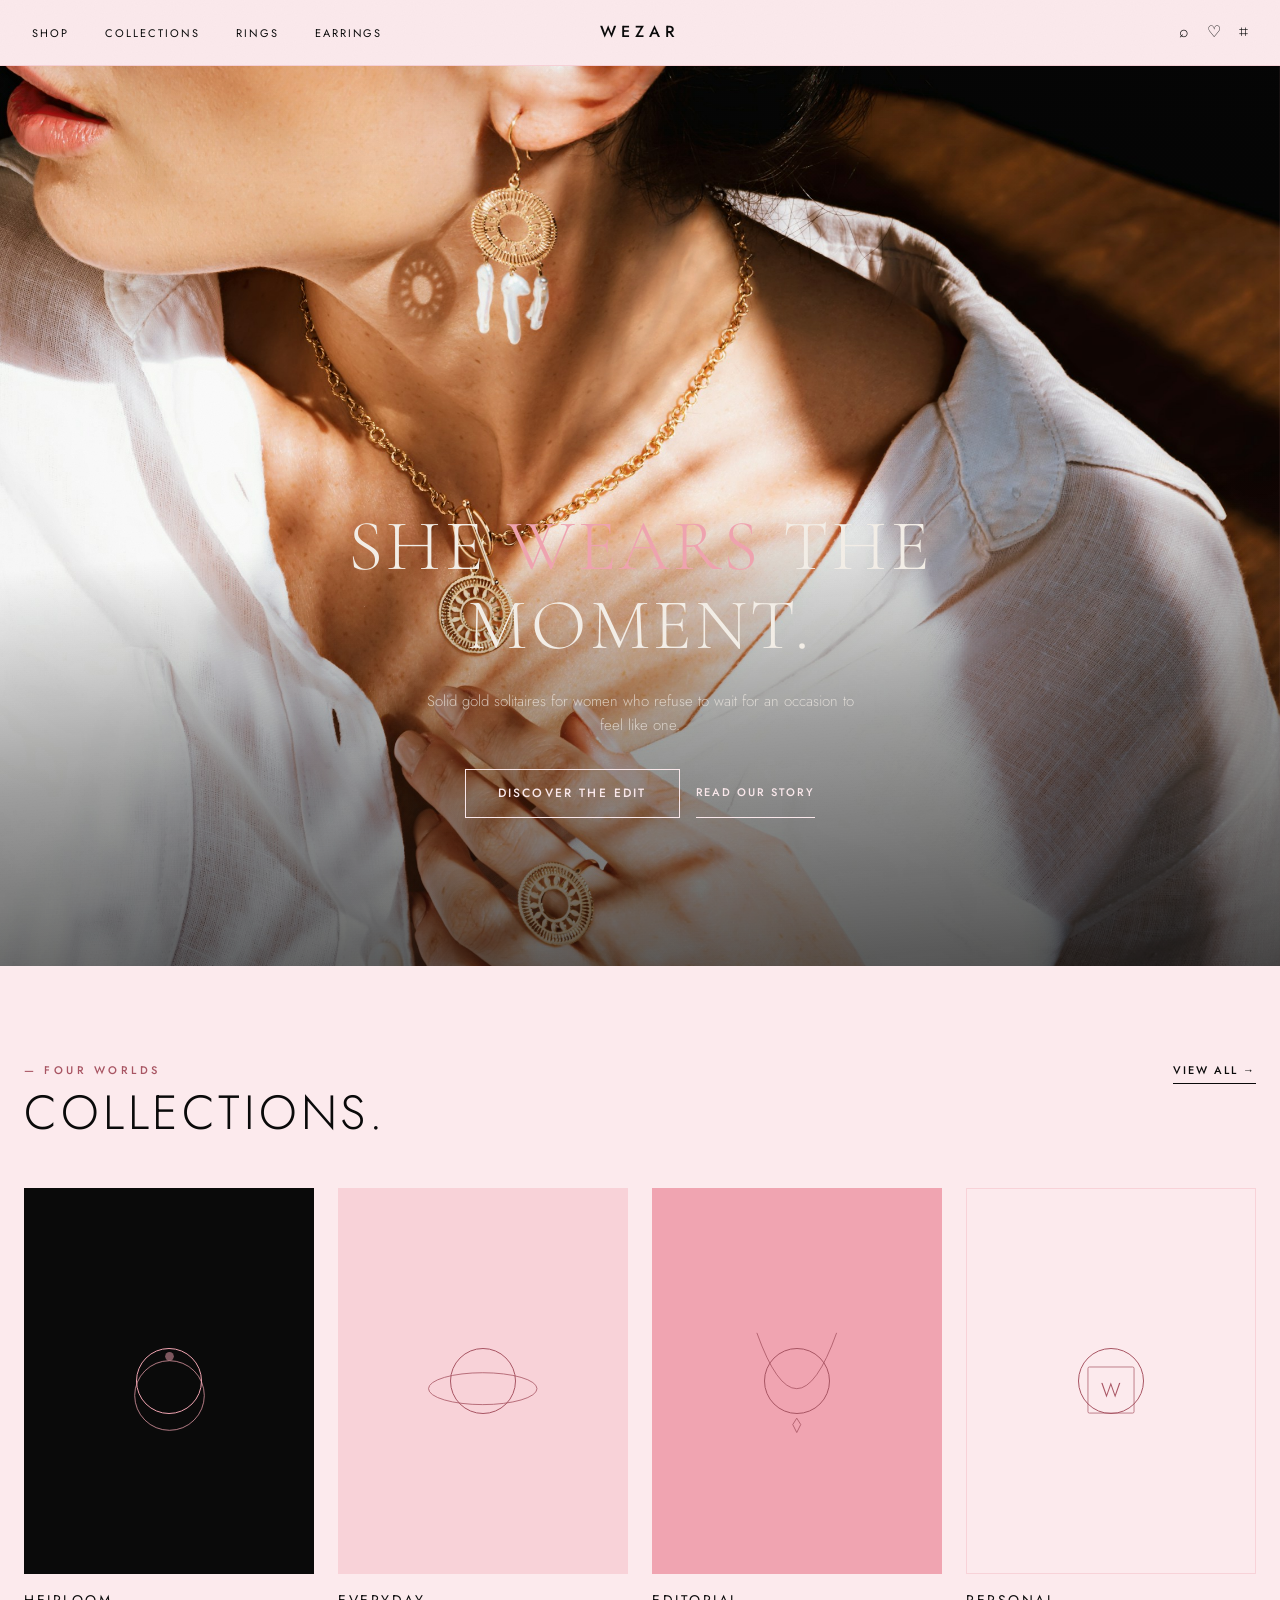
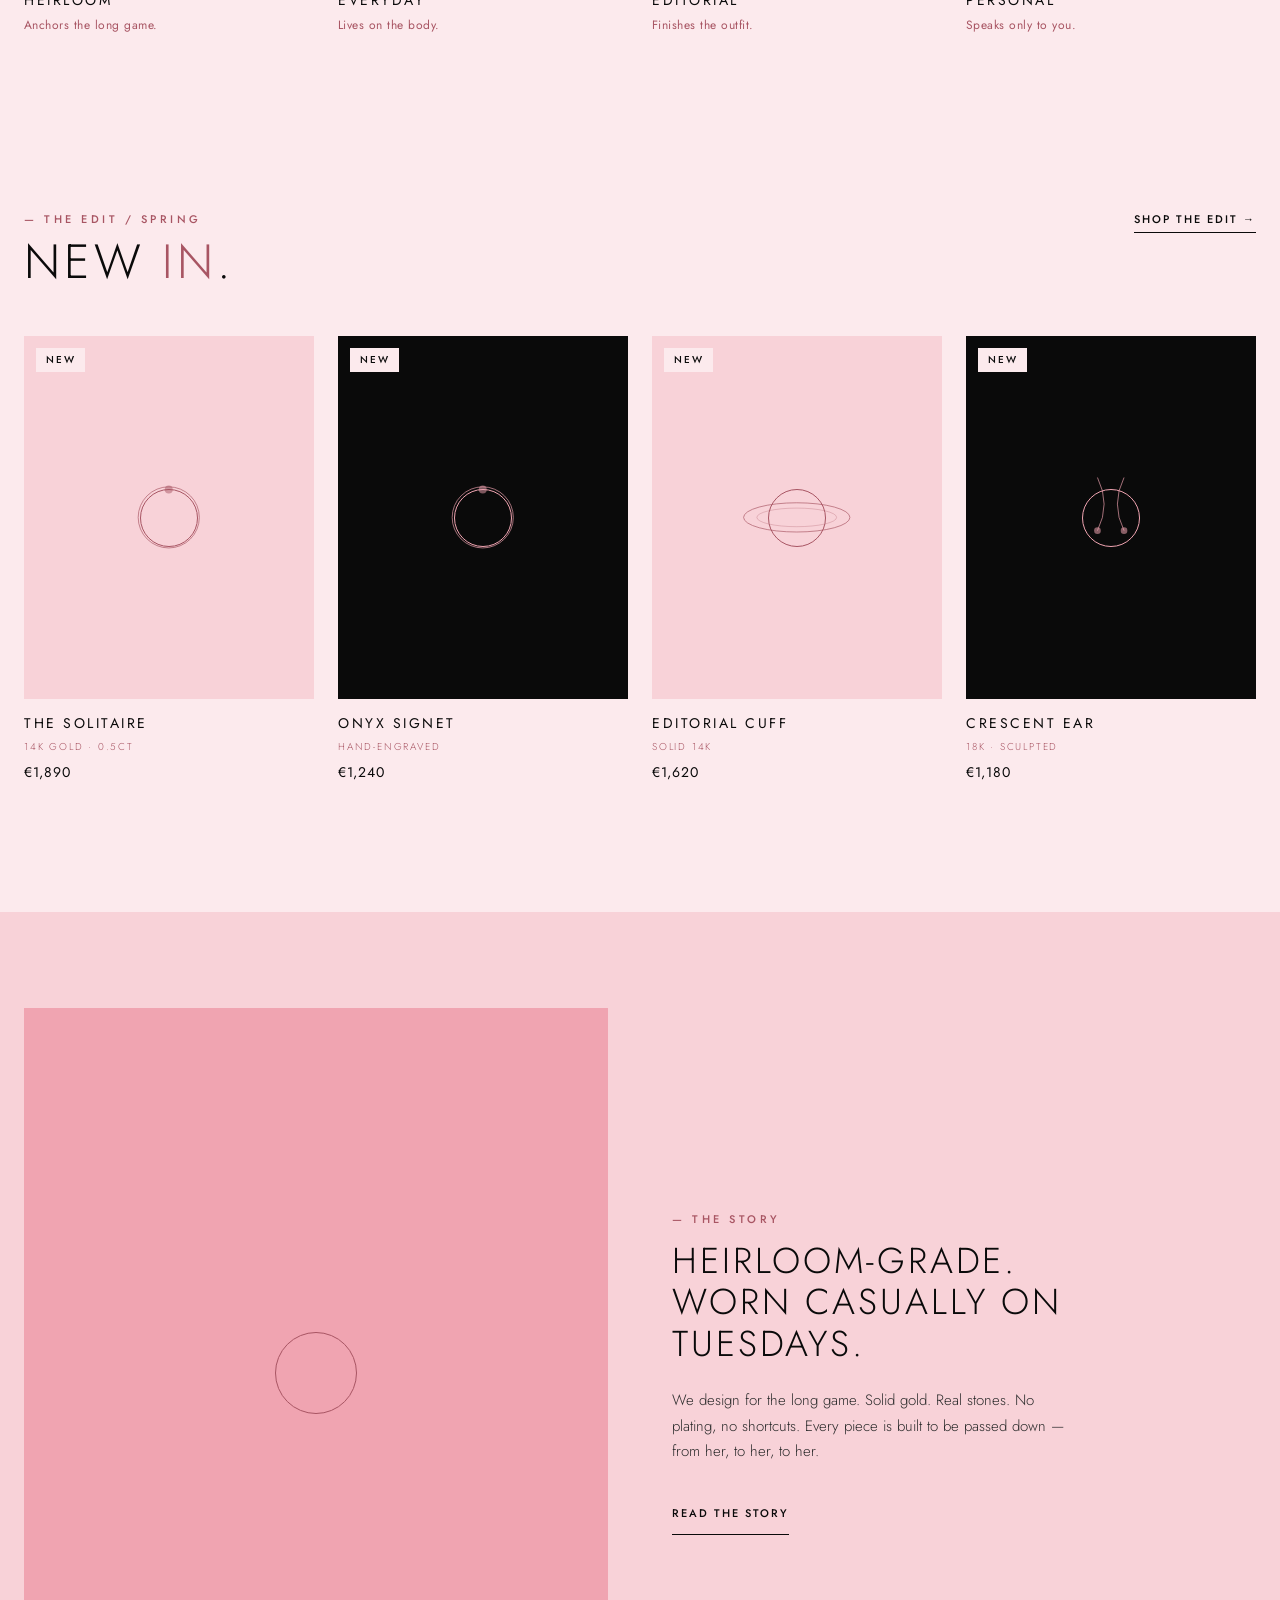
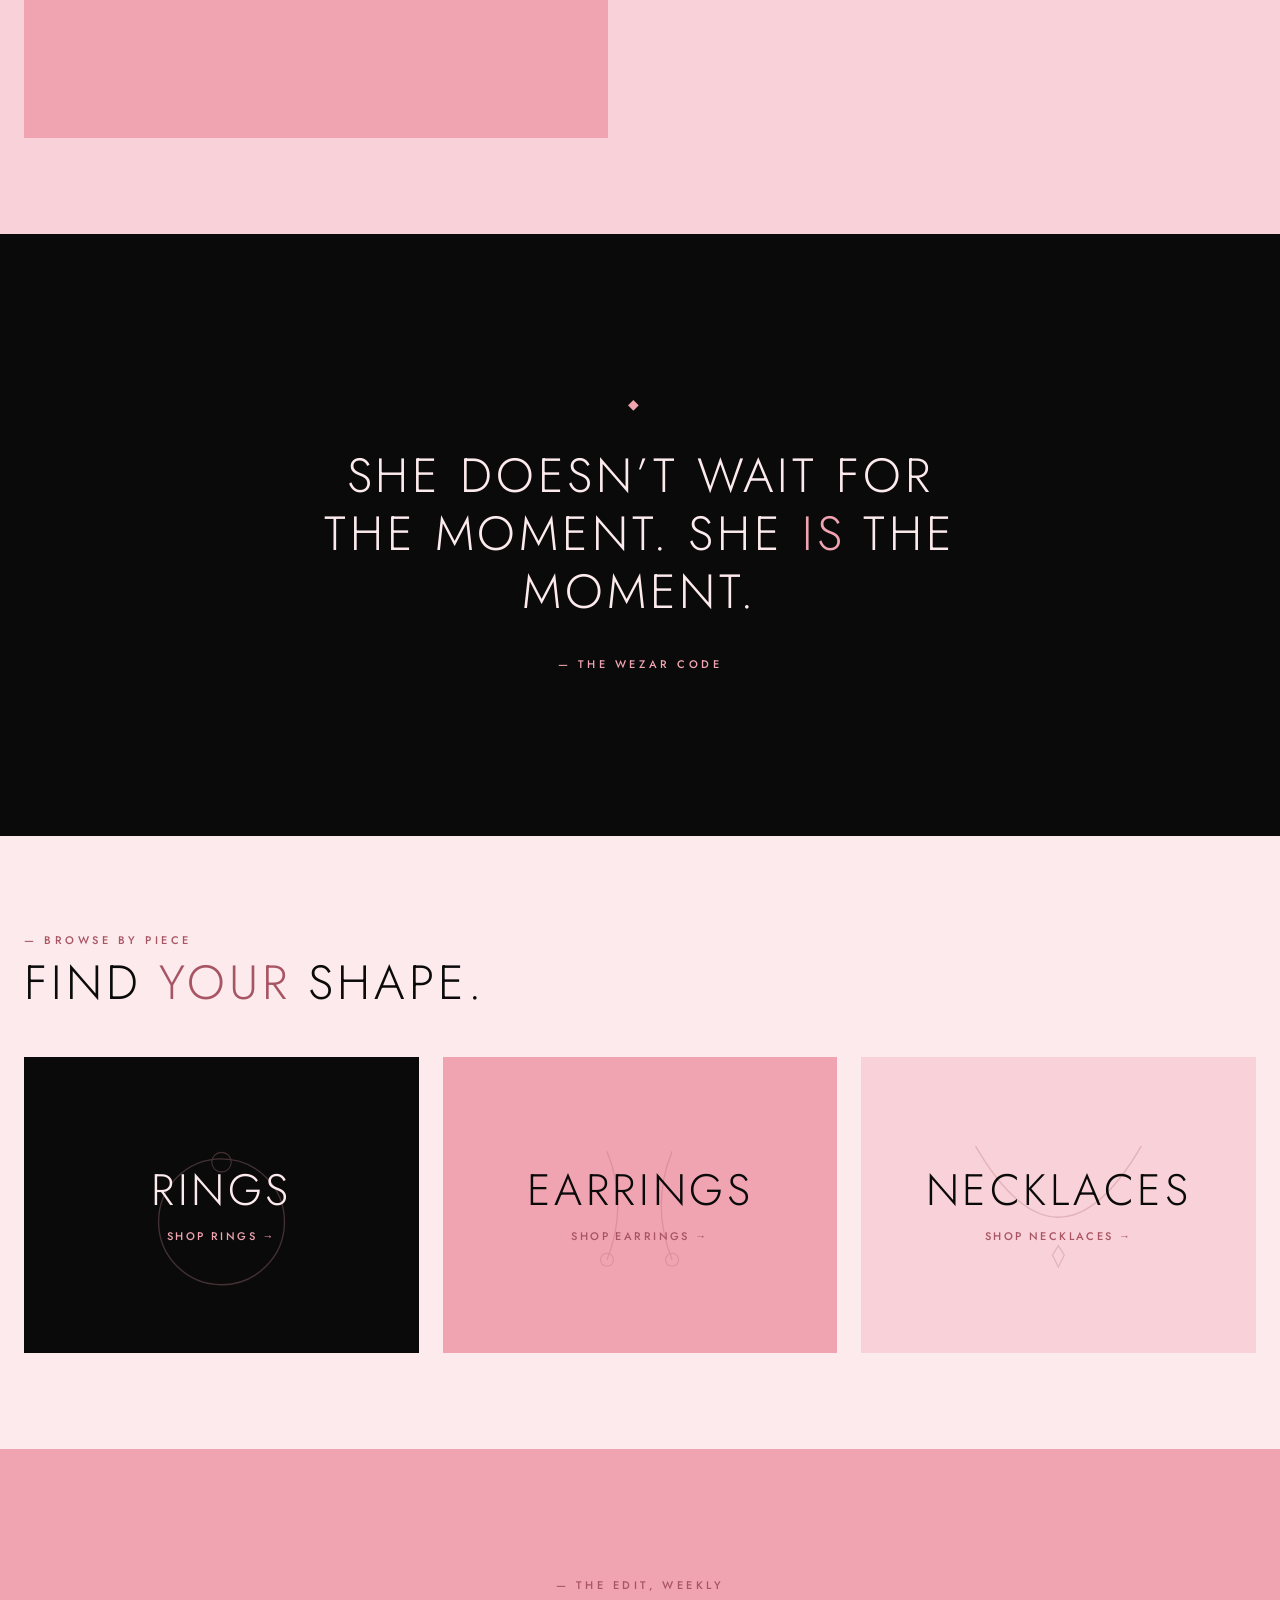
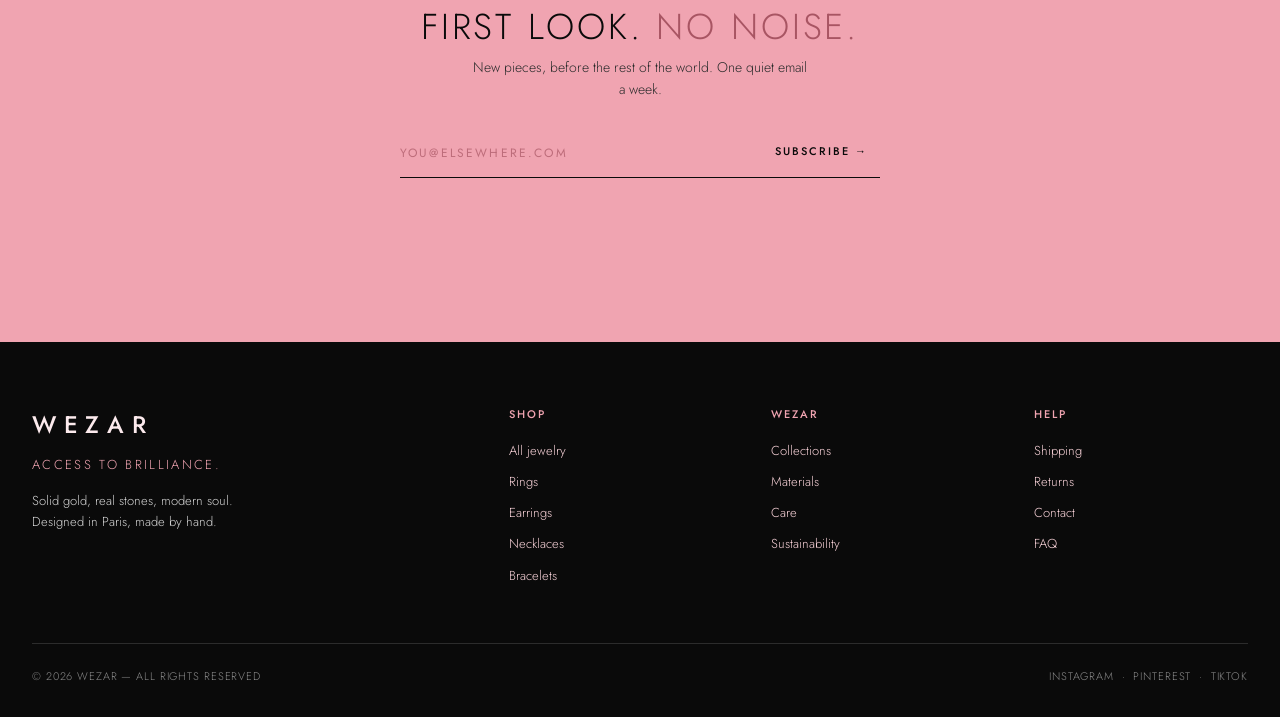
==== index.html @ 57935ce7 "first commit" ====
<!DOCTYPE html>
<html lang="en">
<head>
<meta charset="UTF-8">
<meta name="viewport" content="width=device-width, initial-scale=1">
<title>Wezar — Access to brilliance.</title>
<link rel="stylesheet" href="assets/wezar.css">
<link rel="stylesheet" href="assets/site.css">
<style>
  /* ---------- HERO ---------- */
  .hero {
    min-height: 100vh; display: flex; flex-direction: column;
    align-items: center; justify-content: flex-end;
    padding: 0 0 148px; position: relative; overflow: hidden;
    background: var(--wz-rose);
  }
  .hero-img-wrap {
    position: absolute; inset: 0; z-index: 0; overflow: hidden;
  }
  .hero-img {
    width: 100%; height: 115%;
    object-fit: cover; object-position: center 15%;
    will-change: transform;
  }
  .hero-wordmark {
    position: absolute; z-index: 1;
    top: 50%; transform: translateY(-50%);
    font-family: var(--wz-font-display); font-weight: 300;
    font-size: clamp(96px, 15vw, 220px);
    letter-spacing: -0.01em; text-transform: uppercase;
    color: rgba(168, 85, 99, 0.28); line-height: 1;
    pointer-events: none; will-change: transform, opacity;
    user-select: none;
  }
  .hero-wordmark-left  { left: -0.04em; }
  .hero-wordmark-right { right: -0.04em; }
  .hero-veil {
    position: absolute; inset: 0; z-index: 2;
    background: linear-gradient(
      175deg,
      rgba(10,10,10,0.04) 0%,
      transparent 28%,
      transparent 50%,
      rgba(10,10,10,0.38) 72%,
      rgba(10,10,10,0.72) 100%
    );
  }
  .hero-content {
    position: relative; z-index: 3;
    text-align: center; padding: 0 32px; max-width: 680px;
  }
  .hero .eyebrow { color: var(--wz-rose); margin-bottom: 18px; }
  .hero h1 {
    font-family: var(--wz-font-display); font-weight: 300;
    font-size: clamp(40px, 6vw, 72px); line-height: 1.1; letter-spacing: 0.05em;
    text-transform: uppercase; max-width: 18ch; margin: 0 auto 24px;
    color: var(--wz-pearl);
  }
  .hero h1 .accent { color: var(--wz-rose); }
  .hero p {
    max-width: 48ch; margin: 0 auto 32px;
    color: rgba(244, 239, 232, 0.72); font-family: var(--wz-font-body);
    font-size: 15px; line-height: 1.6; font-weight: 300;
  }
  .hero-actions { display: flex; gap: 16px; flex-wrap: wrap; justify-content: center; }
  .hero-marker {
    position: absolute; bottom: 32px; left: 50%; transform: translateX(-50%);
    color: var(--wz-rose-soft); font-size: 11px; letter-spacing: .32em;
    display: flex; flex-direction: column; align-items: center; gap: 16px;
    font-family: var(--wz-font-body); font-weight: 500; z-index: 3;
  }
  .hero-marker .line {
    width: 1px; height: 40px; background: var(--wz-rose-soft); opacity: .5;
    transform-origin: top center;
    animation: hero-line-pulse 2.4s ease-in-out infinite;
    animation-delay: 2.2s;
  }
  @keyframes hero-line-pulse {
    0%, 100% { transform: scaleY(1);   opacity: .5; }
    50%       { transform: scaleY(.4); opacity: .9; }
  }

  /* ---------- SECTION ---------- */
  .section { padding: 96px 0; }
  .section-tight { padding: 80px 0; }
  .section-head {
    display: flex; justify-content: space-between; align-items: baseline; gap: 24px;
    margin-bottom: 48px; flex-wrap: wrap;
  }
  .section-head h2 {
    font-family: var(--wz-font-body); font-weight: 300;
    font-size: clamp(28px, 4vw, 48px); line-height: 1.1; letter-spacing: 0.08em;
    text-transform: uppercase; margin: 8px 0 0; color: var(--wz-onyx);
  }
  .section-head h2 .accent { color: var(--wz-rose-deeper); }
  .section-link {
    font-family: var(--wz-font-body); font-size: 11px; font-weight: 500;
    letter-spacing: .18em; text-transform: uppercase;
    padding-bottom: 4px; border-bottom: 1px solid var(--wz-onyx);
    transition: all 320ms var(--wz-ease);
  }
  .section-link:hover { color: var(--wz-rose-deeper); border-color: var(--wz-rose-deeper); letter-spacing: .22em; }

  /* ---------- COLLECTIONS STRIP ---------- */
  .collections-strip {
    display: grid; grid-template-columns: repeat(4, 1fr); gap: 24px;
  }
  @media (max-width: 800px) { .collections-strip { grid-template-columns: 1fr 1fr; gap: 16px; } }
  .col-card { display: block; cursor: pointer; }
  .col-card .img {
    aspect-ratio: 3/4; position: relative; overflow: hidden; margin-bottom: 16px;
    transition: filter 320ms var(--wz-ease);
  }
  .col-card .img.heirloom  { background: var(--wz-onyx); }
  .col-card .img.everyday  { background: var(--wz-rose-soft); }
  .col-card .img.editorial { background: var(--wz-rose); }
  .col-card .img.personal  { background: var(--wz-rose-whisper); border: 1px solid var(--wz-rose-soft); }
  .col-card:hover .img { filter: brightness(.96); }
  .col-card .img::after {
    content: ''; position: absolute; width: 64px; height: 64px; border-radius: 50%;
    border: 1px solid var(--wz-rose-deeper); top: 50%; left: 50%;
    transform: translate(-50%, -50%);
  }
  .col-card .img.heirloom::after { border-color: var(--wz-rose); }
  .col-card .overlay {
    position: absolute; inset: 0; display: flex; align-items: flex-end; padding: 20px;
    opacity: 0; transition: opacity 320ms var(--wz-ease);
  }
  .col-card:hover .overlay { opacity: 1; }
  .col-card .overlay span {
    font-family: var(--wz-font-body); font-size: 11px; font-weight: 500;
    letter-spacing: .22em; text-transform: uppercase; color: var(--wz-rose-whisper);
    background: rgba(10,10,10,.7); padding: 8px 14px;
  }
  .col-card .img.everyday .overlay span,
  .col-card .img.editorial .overlay span,
  .col-card .img.personal .overlay span {
    color: var(--wz-onyx); background: rgba(252, 234, 237, .9);
  }
  .col-card .name {
    font-family: var(--wz-font-body); font-weight: 400;
    font-size: 14px; letter-spacing: .18em; text-transform: uppercase;
    margin: 0 0 4px; color: var(--wz-onyx);
  }
  .col-card .tagline {
    font-family: var(--wz-font-body); font-size: 12px; font-weight: 400;
    letter-spacing: .04em; color: var(--wz-rose-deeper);
  }

  /* Decorative SVG inside collection tile */
  .col-art { position: absolute; inset: 0; display: flex; align-items: center; justify-content: center; }

  /* ---------- EDITORIAL ROW ---------- */
  .editorial-row { background: var(--wz-rose-soft); padding: 96px 0; }
  .editorial-grid {
    display: grid; grid-template-columns: 1fr 1fr; gap: 64px; align-items: center;
  }
  @media (max-width: 800px) { .editorial-grid { grid-template-columns: 1fr; gap: 32px; } }
  .editorial-grid .img {
    aspect-ratio: 4/5; background: var(--wz-rose); position: relative; overflow: hidden;
  }
  .editorial-grid .img::after {
    content: ''; position: absolute; width: 80px; height: 80px; border-radius: 50%;
    border: 1px solid var(--wz-rose-deeper); top: 50%; left: 50%; transform: translate(-50%,-50%);
  }
  .editorial-grid .eyebrow { margin-bottom: 12px; }
  .editorial-grid h3 {
    font-family: var(--wz-font-body); font-weight: 300;
    font-size: clamp(28px, 3.5vw, 36px); line-height: 1.15; letter-spacing: 0.08em;
    text-transform: uppercase; margin: 0 0 24px; color: var(--wz-onyx);
  }
  .editorial-grid p {
    font-size: 15px; line-height: 1.7; color: var(--wz-graphite); max-width: 44ch; margin: 0 0 28px;
  }

  /* ---------- CATEGORY TILES ---------- */
  .category-tiles { display: grid; grid-template-columns: repeat(3, 1fr); gap: 24px; }
  @media (max-width: 800px) { .category-tiles { grid-template-columns: 1fr; } }
  .cat-tile {
    aspect-ratio: 16/12; position: relative; overflow: hidden; cursor: pointer;
    display: flex; align-items: center; justify-content: center; flex-direction: column;
    transition: filter 320ms var(--wz-ease);
    background: var(--wz-rose-soft);
  }
  .cat-tile.rings { background: var(--wz-onyx); color: var(--wz-rose-whisper); }
  .cat-tile.earrings { background: var(--wz-rose); color: var(--wz-onyx); }
  .cat-tile.necklaces { background: var(--wz-rose-soft); color: var(--wz-onyx); }
  .cat-tile:hover { filter: brightness(.96); }
  .cat-tile .name {
    font-family: var(--wz-font-body); font-weight: 300;
    font-size: clamp(28px, 4vw, 44px); line-height: 1.1; letter-spacing: 0.08em;
    text-transform: uppercase; margin: 0 0 14px; position: relative; z-index: 2;
  }
  .cat-tile .label {
    font-family: var(--wz-font-body); font-size: 11px; font-weight: 500;
    letter-spacing: .22em; text-transform: uppercase; position: relative; z-index: 2;
  }
  .cat-tile.rings .label { color: var(--wz-rose); }
  .cat-tile.earrings .label, .cat-tile.necklaces .label { color: var(--wz-rose-deeper); }
  .cat-tile-art {
    position: absolute; inset: 0; display: flex; align-items: center; justify-content: center;
    opacity: .25; pointer-events: none;
  }
  @media (max-width: 800px) {
    .cat-tile { aspect-ratio: 4/5; }
  }

  /* ---------- NEWSLETTER ---------- */
  .newsletter {
    background: var(--wz-rose); padding: 128px 32px; text-align: center;
  }
  .newsletter .eyebrow { color: var(--wz-rose-deeper); margin-bottom: 12px; }
  .newsletter h2 {
    font-family: var(--wz-font-body); font-weight: 300;
    font-size: clamp(28px, 4vw, 36px); line-height: 1.15; letter-spacing: 0.08em;
    text-transform: uppercase; margin: 12px 0 8px; color: var(--wz-onyx);
  }
  .newsletter h2 .accent { color: var(--wz-rose-deeper); }
  .newsletter p {
    font-family: var(--wz-font-body); font-weight: 300; font-size: 14px;
    line-height: 1.6; color: var(--wz-graphite);
    max-width: 42ch; margin: 0 auto 32px;
  }
  .newsletter form {
    display: flex; max-width: 480px; margin: 0 auto;
    border-bottom: 1px solid var(--wz-onyx); padding-bottom: 6px;
  }
  .newsletter input {
    flex: 1; border: none; background: transparent;
    font-family: var(--wz-font-body); font-size: 15px;
    outline: none; padding: 8px 0; color: var(--wz-onyx);
  }
  .newsletter input::placeholder {
    font-family: var(--wz-font-body); letter-spacing: .18em; text-transform: uppercase;
    font-size: 12px; color: var(--wz-rose-deeper); opacity: .7;
  }
  .newsletter button {
    font-family: var(--wz-font-body); font-size: 11px; font-weight: 500;
    letter-spacing: .18em; text-transform: uppercase; padding: 0 12px;
    color: var(--wz-onyx); transition: color 180ms var(--wz-ease);
  }
  .newsletter button:hover { color: var(--wz-rose-deeper); }
  .newsletter .msg {
    margin-top: 18px; font-family: var(--wz-font-body); font-weight: 400;
    letter-spacing: .18em; text-transform: uppercase;
    color: var(--wz-rose-deeper); font-size: 11px; min-height: 18px;
  }

  /* ---------- EDITORIAL QUOTE (kept, restyled) ---------- */
  .editorial-quote {
    background: var(--wz-onyx); color: var(--wz-rose-whisper);
    padding: 160px 32px; text-align: center; position: relative;
  }
  .editorial-quote .diamond {
    color: var(--wz-rose); font-size: 14px; letter-spacing: 1em; margin-bottom: 32px;
  }
  .editorial-quote blockquote {
    font-family: var(--wz-font-body); font-weight: 300;
    font-size: clamp(28px, 4vw, 48px); line-height: 1.2; letter-spacing: 0.08em;
    text-transform: uppercase; margin: 0 auto 32px; max-width: 24ch;
  }
  .editorial-quote blockquote .accent { color: var(--wz-rose); }
  .editorial-quote cite {
    font-family: var(--wz-font-body); font-style: normal; font-weight: 500;
    font-size: 11px; letter-spacing: .32em; text-transform: uppercase;
    color: var(--wz-rose);
  }
</style>
</head>
<body data-screen-label="01 Home">

<div id="site-header"></div>

<!-- ============ HERO ============ -->
<section class="hero" data-screen-label="Hero">
  <div class="hero-img-wrap">
    <img class="hero-img" src="assets/hero.jpeg" alt="Wezar Spring 2026 Campaign">
  </div>
  <div class="hero-veil" aria-hidden="true"></div>
  <div class="hero-content">
    <h1>She <span class="accent">wears</span> the moment.</h1>
    <p>Solid gold solitaires for women who refuse to wait for an occasion to feel like one.</p>
    <div class="hero-actions">
      <a href="shop.html" class="btn btn-secondary on-dark">Discover the edit</a>
      <a href="#editorial" class="btn btn-ghost on-dark">Read our story</a>
    </div>
  </div>
</section>

<!-- ============ FEATURED COLLECTIONS ============ -->
<section class="section">
  <div class="container">
    <div class="section-head">
      <div>
        <div class="eyebrow">— Four Worlds</div>
        <h2>Collections.</h2>
      </div>
      <a href="collections.html" class="section-link">View all →</a>
    </div>
    <div class="collections-strip" id="collections-strip"></div>
  </div>
</section>

<!-- ============ NEW IN ============ -->
<section class="section-tight" style="padding-bottom:128px;">
  <div class="container">
    <div class="section-head">
      <div>
        <div class="eyebrow">— The Edit / Spring</div>
        <h2>New <span class="accent">in</span>.</h2>
      </div>
      <a href="shop.html" class="section-link">Shop the edit →</a>
    </div>
    <div class="product-grid" id="new-grid"></div>
  </div>
</section>

<!-- ============ EDITORIAL STORY ============ -->
<section class="editorial-row" id="editorial" data-screen-label="Editorial">
  <div class="container">
    <div class="editorial-grid">
      <div class="img"></div>
      <div>
        <div class="eyebrow">— The Story</div>
        <h3>Heirloom-grade.<br>Worn casually on Tuesdays.</h3>
        <p>We design for the long game. Solid gold. Real stones. No plating, no shortcuts. Every piece is built to be passed down — from her, to her, to her.</p>
        <a class="btn btn-ghost">Read the story</a>
      </div>
    </div>
  </div>
</section>

<!-- ============ EDITORIAL QUOTE ============ -->
<section class="editorial-quote" data-screen-label="Quote">
  <div class="diamond">◆</div>
  <blockquote>She doesn&rsquo;t wait for the moment. She <span class="accent">is</span> the moment.</blockquote>
  <cite>— The Wezar Code</cite>
</section>

<!-- ============ CATEGORY TILES ============ -->
<section class="section">
  <div class="container">
    <div class="section-head">
      <div>
        <div class="eyebrow">— Browse by piece</div>
        <h2>Find <span class="accent">your</span> shape.</h2>
      </div>
    </div>
    <div class="category-tiles">
      <a href="shop.html?category=rings" class="cat-tile rings">
        <div class="cat-tile-art">
          <svg viewBox="0 0 200 200" width="55%" xmlns="http://www.w3.org/2000/svg">
            <circle cx="100" cy="115" r="58" fill="none" stroke="#F0A4B1" stroke-width="1.2"/>
            <circle cx="100" cy="60" r="9" fill="none" stroke="#F0A4B1" stroke-width="1"/>
          </svg>
        </div>
        <div class="name">Rings</div>
        <div class="label">Shop rings →</div>
      </a>
      <a href="shop.html?category=earrings" class="cat-tile earrings">
        <div class="cat-tile-art">
          <svg viewBox="0 0 200 200" width="55%" xmlns="http://www.w3.org/2000/svg">
            <path d="M70 50 Q90 100 70 150" fill="none" stroke="#A85563" stroke-width="1.2"/>
            <path d="M130 50 Q110 100 130 150" fill="none" stroke="#A85563" stroke-width="1.2"/>
            <circle cx="70" cy="150" r="6" fill="none" stroke="#A85563" stroke-width="1"/>
            <circle cx="130" cy="150" r="6" fill="none" stroke="#A85563" stroke-width="1"/>
          </svg>
        </div>
        <div class="name">Earrings</div>
        <div class="label">Shop earrings →</div>
      </a>
      <a href="shop.html?category=necklaces" class="cat-tile necklaces">
        <div class="cat-tile-art">
          <svg viewBox="0 0 200 200" width="60%" xmlns="http://www.w3.org/2000/svg">
            <path d="M30 50 Q100 170 170 50" fill="none" stroke="#A85563" stroke-width="1.2"/>
            <path d="M95 142 l5 10 l5 -10 l-5 -8 z" fill="none" stroke="#A85563" stroke-width="1"/>
          </svg>
        </div>
        <div class="name">Necklaces</div>
        <div class="label">Shop necklaces →</div>
      </a>
    </div>
  </div>
</section>

<!-- ============ NEWSLETTER ============ -->
<section class="newsletter" data-screen-label="Newsletter">
  <div class="eyebrow">— The Edit, Weekly</div>
  <h2>First look. <span class="accent">No noise.</span></h2>
  <p>New pieces, before the rest of the world. One quiet email a week.</p>
  <form id="nl" onsubmit="event.preventDefault(); document.getElementById('nl-msg').textContent='Welcome.'; this.querySelector('input').value=''">
    <input type="email" placeholder="you@elsewhere.com" required>
    <button type="submit">Subscribe →</button>
  </form>
  <div class="msg" id="nl-msg"></div>
</section>

<div id="site-footer"></div>

<script src="assets/data.js"></script>
<script type="module" src="assets/motion.js"></script>
<script type="module">
  import { animate, scroll } from "https://esm.sh/framer-motion@latest/dom";

  const ease = [0.22, 0.61, 0.36, 1]; // Wezar signature ease

  // ── Entrance sequence ──────────────────────────────────────────
  // 1. Full-bleed image: subtle scale-in + fade
  animate('.hero-img', { scale: [1.05, 1], opacity: [0, 1] },
    { duration: 1.8, easing: ease });

  // 2. WE / ZAR watermarks: slide in from opposite edges
  animate('.hero-wordmark-left',  { x: [-80, 0], opacity: [0, 1] },
    { duration: 1.4, delay: 0.18, easing: ease });
  animate('.hero-wordmark-right', { x: [80,  0], opacity: [0, 1] },
    { duration: 1.4, delay: 0.18, easing: ease });

  // 3. Eyebrow label
  animate('.hero .eyebrow', { y: [28, 0], opacity: [0, 1] },
    { duration: 0.9, delay: 0.55, easing: 'ease-out' });

  // 4. Headline
  animate('.hero h1', { y: [36, 0], opacity: [0, 1] },
    { duration: 1.0, delay: 0.72, easing: ease });

  // 5. Subtext
  animate('.hero p', { y: [22, 0], opacity: [0, 1] },
    { duration: 0.85, delay: 0.92, easing: 'ease-out' });

  // 6. CTAs — staggered
  document.querySelectorAll('.hero-actions .btn').forEach((btn, i) => {
    animate(btn, { y: [16, 0], opacity: [0, 1] },
      { duration: 0.7, delay: 1.06 + i * 0.12, easing: 'ease-out' });
  });

  // 7. Scroll marker
  animate('.hero-marker', { opacity: [0, 1] },
    { duration: 0.8, delay: 1.42 });

  // ── Scroll-driven ──────────────────────────────────────────────
  // 8. Image parallax: drifts up as hero scrolls out of view
  scroll(
    animate('.hero-img', { y: ['0%', '-15%'] }),
    { target: document.querySelector('.hero') }
  );
</script>
<script>
  injectChrome('home');

  // Render featured collections (all four)
  const colArtMap = {
    heirloom:  '<svg viewBox="0 0 200 240" width="50%" xmlns="http://www.w3.org/2000/svg"><circle cx="100" cy="140" r="48" fill="none" stroke="#F0A4B1" stroke-width="1"/><circle cx="100" cy="86" r="6" fill="#F0A4B1" fill-opacity=".5"/></svg>',
    everyday:  '<svg viewBox="0 0 200 240" width="55%" xmlns="http://www.w3.org/2000/svg"><ellipse cx="100" cy="130" rx="68" ry="20" fill="none" stroke="#A85563" stroke-width="1"/></svg>',
    editorial: '<svg viewBox="0 0 200 240" width="55%" xmlns="http://www.w3.org/2000/svg"><path d="M50 60 Q100 200 150 60" fill="none" stroke="#A85563" stroke-width="1"/><path d="M95 175 l5 10 l5 -10 l-5 -8 z" fill="none" stroke="#A85563" stroke-width="1"/></svg>',
    personal:  '<svg viewBox="0 0 200 240" width="50%" xmlns="http://www.w3.org/2000/svg"><rect x="68" y="100" width="64" height="64" rx="2" fill="none" stroke="#A85563" stroke-width="1"/><text x="100" y="142" text-anchor="middle" font-family="Jost" font-size="28" font-weight="300" fill="#A85563">W</text></svg>',
  };
  document.getElementById('collections-strip').innerHTML = COLLECTIONS.map(c => `
    <a class="col-card" href="shop.html?collection=${c.slug}">
      <div class="img ${c.slug}">
        <div class="col-art">${colArtMap[c.slug]}</div>
        <div class="overlay"><span>Explore →</span></div>
      </div>
      <div class="name">${c.name}</div>
      <div class="tagline">${c.tagline}</div>
    </a>
  `).join('');

  // Render new arrivals — products tagged 'New' first, then newest
  const newProducts = [
    ...PRODUCTS.filter(p => p.tag === 'New'),
    ...PRODUCTS.filter(p => p.tag !== 'New')
  ].slice(0, 4);
  document.getElementById('new-grid').innerHTML = newProducts.map(p => productCard(p)).join('');
</script>
</body>
</html>
---- assets/wezar.css ----
/* =============================================
   WEZAR — Colors & Type
   v1.0 — May 2026
   ============================================= */

@import url('https://fonts.googleapis.com/css2?family=Cormorant+Garamond:ital,wght@0,300;0,400;0,500;1,300;1,400;1,500&family=JetBrains+Mono:wght@300;400;500&family=Jost:ital,wght@0,300;0,400;0,500;0,600;1,300;1,400&display=swap');

:root {
  /* ---------- COLOR — neutrals ---------- */
  --wz-onyx:        #0A0A0A;
  --wz-charcoal:    #1A1A1A;
  --wz-graphite:    #2C2C2C;
  --wz-stone:       #8A8A8A;
  --wz-mist:        #D4D4D4;
  --wz-pearl-deep:  #EAE2D5;
  --wz-pearl:       #F4EFE8;
  --wz-bone:        #FAF7F2;
  --wz-white:       #FFFFFF;

  /* ---------- COLOR — accent ---------- */
  --wz-champagne:       #C9A875;
  --wz-champagne-deep:  #A8895C;
  --wz-champagne-soft:  #E5D5B5;
  --wz-blush:           #E8D5C8;

  /* ---------- COLOR — primary brand · Rose d'Amour SL17 ---------- */
  --wz-rose:           #F0A4B1;  /* SL17 — primary brand surface */
  --wz-rose-deep:      #D17888;  /* hover, links, accent text on light */
  --wz-rose-deeper:    #A85563;  /* deep accent, headlines on rose */
  --wz-rose-soft:      #F8D2D8;  /* secondary surface, card backgrounds */
  --wz-rose-whisper:   #FCEAED;  /* page background, subtle wash */

  /* ---------- COLOR — signal ---------- */
  --wz-success: #5C7A5C;
  --wz-error:   #B85B5B;

  /* ---------- SEMANTIC color tokens ---------- */
  --wz-bg:           var(--wz-rose-whisper);
  --wz-bg-alt:       var(--wz-rose-soft);
  --wz-bg-inverse:   var(--wz-onyx);
  --wz-fg:           var(--wz-onyx);
  --wz-fg-muted:     var(--wz-graphite);
  --wz-fg-subtle:    var(--wz-stone);
  --wz-fg-inverse:   var(--wz-rose-whisper);
  --wz-accent:       var(--wz-rose);
  --wz-accent-deep:  var(--wz-rose-deep);
  --wz-border:       var(--wz-rose-soft);
  --wz-border-strong:var(--wz-onyx);

  /* ---------- TYPOGRAPHY families ---------- */
  --wz-font-display: 'Cormorant Garamond', 'Times New Roman', serif;
  --wz-font-body:    'Jost', -apple-system, BlinkMacSystemFont, sans-serif;
  --wz-font-mono:    'JetBrains Mono', 'Courier New', monospace;

  /* ---------- TYPE scale ---------- */
  --wz-text-xs:   0.6875rem;  /* 11 */
  --wz-text-sm:   0.8125rem;  /* 13 */
  --wz-text-base: 0.9375rem;  /* 15 */
  --wz-text-md:   1.0625rem;  /* 17 */
  --wz-text-lg:   1.375rem;   /* 22 */
  --wz-text-xl:   1.875rem;   /* 30 */
  --wz-text-2xl:  2.625rem;   /* 42 */
  --wz-text-3xl:  3.75rem;    /* 60 */
  --wz-text-4xl:  5.5rem;     /* 88 */

  --wz-leading-tight:  1.05;
  --wz-leading-snug:   1.25;
  --wz-leading-normal: 1.55;
  --wz-leading-loose:  1.8;

  --wz-tracking-tight:  -0.01em;
  --wz-tracking-normal:  0;
  --wz-tracking-wide:    0.08em;
  --wz-tracking-wider:   0.18em;
  --wz-tracking-widest:  0.32em;

  /* ---------- SPACING — 4pt scale ---------- */
  --wz-space-0:  0;
  --wz-space-1:  4px;
  --wz-space-2:  8px;
  --wz-space-3:  12px;
  --wz-space-4:  16px;
  --wz-space-5:  24px;
  --wz-space-6:  32px;
  --wz-space-7:  48px;
  --wz-space-8:  64px;
  --wz-space-9:  96px;
  --wz-space-10: 128px;
  --wz-space-11: 192px;

  /* ---------- LAYOUT ---------- */
  --wz-container:       1320px;
  --wz-container-text:  720px;
  --wz-gutter:          24px;

  /* ---------- RADIUS — sharp by default ---------- */
  --wz-radius-none: 0;
  --wz-radius-sm:   2px;
  --wz-radius-md:   4px;
  --wz-radius-pill: 999px;

  /* ---------- BORDERS ---------- */
  --wz-border-hair:   1px solid var(--wz-mist);
  --wz-border-fine:   1px solid var(--wz-onyx);
  --wz-border-accent: 1px solid var(--wz-champagne);

  /* ---------- SHADOW ---------- */
  --wz-shadow-soft: 0 1px 2px rgba(10, 10, 10, 0.04);
  --wz-shadow-card: 0 8px 24px -8px rgba(10, 10, 10, 0.08);
  --wz-shadow-lift: 0 24px 48px -12px rgba(10, 10, 10, 0.18);

  /* ---------- MOTION ---------- */
  --wz-ease:     cubic-bezier(0.22, 0.61, 0.36, 1);  /* signature */
  --wz-ease-in:  cubic-bezier(0.55, 0, 1, 0.45);
  --wz-ease-out: cubic-bezier(0, 0.55, 0.45, 1);
  --ease-out-expo:    cubic-bezier(0.16, 1, 0.3, 1);
  --ease-out-quart:   cubic-bezier(0.25, 1, 0.5, 1);
  --ease-in-out-circ: cubic-bezier(0.85, 0, 0.15, 1);
  --spring-soft:      cubic-bezier(0.34, 1.56, 0.64, 1);  /* soft overshoot */
  --spring-snap:      cubic-bezier(0.5, -0.4, 0.45, 1.4); /* punchier bounce */
  --wz-dur-fast:      180ms;
  --wz-dur-base:      320ms;
  --wz-dur-slow:      560ms;
  --wz-dur-cinematic: 2000ms;

  /* ---------- Z-INDEX ---------- */
  --wz-z-base:    1;
  --wz-z-card:    10;
  --wz-z-nav:     100;
  --wz-z-overlay: 1000;
  --wz-z-modal:   1100;
  --wz-z-toast:   1200;
}

/* ===================================================
   SEMANTIC TYPE CLASSES
   =================================================== */
body, .wz-body {
  font-family: var(--wz-font-body);
  font-weight: 300;
  font-size: var(--wz-text-base);
  line-height: var(--wz-leading-normal);
  color: var(--wz-fg);
  background: var(--wz-bg);
  -webkit-font-smoothing: antialiased;
  -moz-osx-font-smoothing: grayscale;
}

.wz-display {
  font-family: var(--wz-font-body);
  font-weight: 300;
  font-size: var(--wz-text-4xl);
  line-height: var(--wz-leading-tight);
  letter-spacing: var(--wz-tracking-wide);
  text-transform: uppercase;
}
.wz-h1 {
  font-family: var(--wz-font-body);
  font-weight: 300;
  font-size: var(--wz-text-3xl);
  line-height: var(--wz-leading-tight);
  letter-spacing: var(--wz-tracking-wide);
  text-transform: uppercase;
}
.wz-h2 {
  font-family: var(--wz-font-body);
  font-weight: 300;
  font-size: var(--wz-text-2xl);
  line-height: var(--wz-leading-snug);
  letter-spacing: var(--wz-tracking-wide);
  text-transform: uppercase;
}
.wz-h3 {
  font-family: var(--wz-font-body);
  font-weight: 400;
  font-size: var(--wz-text-xl);
  line-height: var(--wz-leading-snug);
  letter-spacing: var(--wz-tracking-wide);
  text-transform: uppercase;
}
.wz-h4 {
  font-family: var(--wz-font-body);
  font-weight: 500;
  font-size: var(--wz-text-lg);
  letter-spacing: var(--wz-tracking-wide);
  text-transform: uppercase;
}
.wz-eyebrow {
  font-family: var(--wz-font-body);
  font-weight: 500;
  font-size: var(--wz-text-xs);
  letter-spacing: var(--wz-tracking-widest);
  text-transform: uppercase;
  color: var(--wz-rose-deeper);
}
.wz-lede {
  font-family: var(--wz-font-body);
  font-weight: 300;
  font-size: var(--wz-text-base);
  line-height: 1.55;
  letter-spacing: var(--wz-tracking-wide);
  text-transform: uppercase;
}
.wz-meta {
  font-family: var(--wz-font-body);
  font-weight: 400;
  font-size: var(--wz-text-xs);
  letter-spacing: var(--wz-tracking-wider);
  text-transform: uppercase;
  color: var(--wz-stone);
}
.wz-mono {
  font-family: var(--wz-font-mono);
  font-size: 0.75rem;
}


/* italic accent helpers — Cormorant inside Jost headlines */
em, .wz-accent-italic {
  font-family: var(--wz-font-display);
  font-style: italic;
  font-weight: 400;
  text-transform: none;
  letter-spacing: 0;
  color: inherit;
}
.gold, .wz-italic-gold {
  font-family: var(--wz-font-display);
  font-style: italic;
  font-weight: 400;
  text-transform: none;
  letter-spacing: 0;
  color: var(--wz-champagne-deep);
}
---- assets/site.css ----
/* ============= WEZAR site-wide styles — aligned to Web UI kit ============= */
* { box-sizing: border-box; }
html, body { margin: 0; padding: 0; }
a { color: inherit; text-decoration: none; cursor: pointer; }
button { background: none; border: none; padding: 0; font: inherit; color: inherit; cursor: pointer; }
img { max-width: 100%; display: block; }

body {
  font-family: var(--wz-font-body);
  font-weight: 300;
  font-size: var(--wz-text-base);
  line-height: var(--wz-leading-normal);
  color: var(--wz-onyx);
  background: var(--wz-rose-whisper);
}

.container { max-width: var(--wz-container); margin: 0 auto; padding: 0 var(--wz-gutter); }
.container-narrow { max-width: 960px; margin: 0 auto; padding: 0 var(--wz-gutter); }

/* ---------- NAV ---------- */
.nav {
  display: grid;
  grid-template-columns: 1fr auto 1fr;
  align-items: center;
  padding: 20px 32px;
  border-bottom: 1px solid var(--wz-rose-soft);
  background: var(--wz-rose-whisper);
  position: sticky; top: 0; z-index: 100;
}
.nav-brand {
  font-family: var(--wz-font-body);
  font-weight: 500;
  letter-spacing: .32em;
  font-size: 16px;
  text-align: center;
  color: var(--wz-onyx);
}
.nav-links { display: flex; gap: 36px; list-style: none; margin: 0; padding: 0; }
.nav-links a {
  font-family: var(--wz-font-body); font-size: 11px; font-weight: 400;
  letter-spacing: .18em; text-transform: uppercase; color: var(--wz-onyx);
  position: relative; padding: 8px 0; transition: color 180ms var(--wz-ease);
}
.nav-links a::after {
  content: ''; position: absolute; bottom: 4px; left: 50%; width: 0; height: 1px;
  background: var(--wz-rose-deep); transition: width 320ms var(--wz-ease);
  transform: translateX(-50%);
}
.nav-links a:hover, .nav-links a.active { color: var(--wz-rose-deeper); }
.nav-links a:hover::after, .nav-links a.active::after { width: 24px; }
.nav-icons { display: flex; gap: 18px; font-size: 16px; justify-self: end; align-items: center; }
.nav-icons a { color: var(--wz-onyx); transition: color 180ms var(--wz-ease); position: relative; }
.nav-icons a:hover { color: var(--wz-rose-deep); }
.nav-bag-count {
  position: absolute; top: -6px; right: -10px;
  background: var(--wz-rose-deep); color: var(--wz-rose-whisper);
  font-family: var(--wz-font-body); font-size: 9px; font-weight: 500;
  letter-spacing: .04em; min-width: 16px; height: 16px; padding: 0 4px;
  display: inline-flex; align-items: center; justify-content: center;
  border-radius: var(--wz-radius-pill);
}

@media (max-width: 760px) {
  .nav { grid-template-columns: 1fr 1fr; padding: 16px 20px; }
  .nav-brand { text-align: left; font-size: 16px; }
  .nav-links { display: none; }
}

/* ---------- BUTTONS ---------- */
.btn {
  display: inline-flex; align-items: center; justify-content: center; gap: 8px;
  font-family: var(--wz-font-body); font-size: 12px; font-weight: 500;
  letter-spacing: .18em; text-transform: uppercase;
  padding: 14px 32px; border: 1px solid transparent; cursor: pointer;
  transition: all 320ms var(--wz-ease); background: transparent; color: inherit;
}
.btn-primary { background: var(--wz-onyx); color: var(--wz-rose-whisper); border-color: var(--wz-onyx); }
.btn-primary:hover { background: var(--wz-graphite); letter-spacing: .22em; }
.btn-secondary { color: var(--wz-onyx); border-color: var(--wz-onyx); }
.btn-secondary:hover { background: var(--wz-onyx); color: var(--wz-rose-whisper); letter-spacing: .22em; }
.btn-secondary.on-dark { color: var(--wz-rose-whisper); border-color: var(--wz-rose-whisper); }
.btn-secondary.on-dark:hover { background: var(--wz-rose-whisper); color: var(--wz-onyx); }
.btn-rose { background: var(--wz-rose); color: var(--wz-onyx); border-color: var(--wz-rose); }
.btn-rose:hover { background: var(--wz-rose-deep); color: var(--wz-rose-whisper); border-color: var(--wz-rose-deep); letter-spacing: .22em; }
.btn-ghost {
  padding: 12px 0; border: none; border-bottom: 1px solid var(--wz-onyx);
  color: var(--wz-onyx);
  letter-spacing: .18em; font-size: 11px; text-transform: uppercase; font-weight: 500;
}
.btn-ghost.on-dark { color: var(--wz-rose-whisper); border-color: var(--wz-rose-whisper); }
.btn-ghost:hover { color: var(--wz-rose-deeper); border-color: var(--wz-rose-deeper); }
.btn-ghost.on-dark:hover { color: var(--wz-rose); border-color: var(--wz-rose); }
.btn-block { display: flex; width: 100%; }
.btn-large { padding: 18px 32px; font-size: 12px; }

/* ---------- TYPE HELPERS ---------- */
.eyebrow {
  font-family: var(--wz-font-body); font-weight: 500; font-size: 11px;
  letter-spacing: .32em; text-transform: uppercase; color: var(--wz-rose-deeper);
}
.eyebrow-stone { color: var(--wz-stone); }
.display {
  font-family: var(--wz-font-body); font-weight: 300;
  line-height: 1.1; letter-spacing: .08em; text-transform: uppercase;
}
.display-lg { font-size: clamp(40px, 6vw, 72px); }
.display-md { font-size: clamp(34px, 5vw, 56px); }
.display-sm { font-size: clamp(26px, 3.5vw, 44px); }
.accent { color: var(--wz-rose-deeper); }
.on-dark .accent { color: var(--wz-rose); }

/* ---------- PRODUCT CARD ---------- */
.card {
  display: flex; flex-direction: column; cursor: pointer;
  transition: transform 320ms var(--wz-ease);
  background: none; text-align: left;
}
.card:hover { transform: translateY(-4px); }
.card .img {
  aspect-ratio: 4/5; position: relative; overflow: hidden;
  margin-bottom: 14px; background: var(--wz-rose-soft);
}
.card .img.deep { background: var(--wz-rose); }
.card .img.dark { background: var(--wz-onyx); }
.card .img.whisper { background: var(--wz-rose-whisper); border: 1px solid var(--wz-rose-soft); }
.card .img.blush { background: var(--wz-rose-soft); }
.card .img.bone { background: var(--wz-rose-whisper); }
.card .img::after {
  content: ''; position: absolute; width: 56px; height: 56px; border-radius: 50%;
  border: 1px solid var(--wz-rose-deeper); top: 50%; left: 50%;
  transform: translate(-50%,-50%); pointer-events: none;
  transition: opacity 320ms var(--wz-ease);
}
.card .img.dark::after { border-color: var(--wz-rose); }
.card .img-overlay {
  position: absolute; inset: 0; display: flex; align-items: flex-end; justify-content: center;
  padding-bottom: 24px; opacity: 0; transition: opacity 320ms var(--wz-ease);
  background: linear-gradient(to top, rgba(10,10,10,.18), rgba(10,10,10,0) 50%);
  pointer-events: none;
}
.card:hover .img-overlay { opacity: 1; }
.card .img-overlay span {
  font-family: var(--wz-font-body); font-size: 11px; font-weight: 500;
  letter-spacing: .22em; text-transform: uppercase; color: var(--wz-rose-whisper);
  border-bottom: 1px solid var(--wz-rose-whisper); padding-bottom: 4px;
}
.card .tag {
  position: absolute; top: 12px; left: 12px; background: var(--wz-rose-whisper);
  color: var(--wz-onyx); font-size: 10px; letter-spacing: .18em; text-transform: uppercase;
  padding: 4px 10px; font-weight: 500; font-family: var(--wz-font-body); z-index: 2;
}
.card .tag.rose { background: var(--wz-rose-deep); color: var(--wz-rose-whisper); }
.card .name {
  font-family: var(--wz-font-body); font-weight: 400;
  font-size: 14px; letter-spacing: .18em; text-transform: uppercase;
  margin: 0 0 4px; color: var(--wz-onyx);
}
.card .meta {
  font-family: var(--wz-font-body); font-size: 10px; letter-spacing: .18em;
  text-transform: uppercase; color: var(--wz-rose-deeper); margin-bottom: 8px;
}
.card .price {
  font-family: var(--wz-font-body); font-size: 14px; letter-spacing: .05em;
  font-weight: 400; color: var(--wz-onyx);
}

.product-grid {
  display: grid;
  grid-template-columns: repeat(auto-fill, minmax(260px, 1fr));
  gap: 48px 24px;
}
@media (max-width: 600px) {
  .product-grid { grid-template-columns: 1fr 1fr; gap: 32px 16px; }
}

/* ---------- INPUTS ---------- */
.input-line {
  width: 100%; border: none; border-bottom: 1px solid var(--wz-rose-soft);
  background: transparent; padding: 12px 0;
  font-family: var(--wz-font-body); font-size: 15px; font-weight: 300;
  color: var(--wz-onyx); outline: none;
  transition: border-color 180ms var(--wz-ease);
}
.input-line:focus { border-bottom-color: var(--wz-rose-deep); }
.input-line::placeholder { color: var(--wz-stone); }
.input-boxed {
  width: 100%; border: 1px solid var(--wz-rose-soft); background: var(--wz-rose-whisper);
  padding: 14px 16px; font-family: var(--wz-font-body); font-size: 15px; font-weight: 300;
  color: var(--wz-onyx); outline: none;
  transition: border-color 180ms var(--wz-ease);
  border-radius: var(--wz-radius-none);
}
.input-boxed:focus { border-color: var(--wz-rose-deep); }
label.field { display: flex; flex-direction: column; gap: 6px; }
label.field > span {
  font-family: var(--wz-font-body); font-size: 10px; font-weight: 500;
  letter-spacing: .18em; text-transform: uppercase; color: var(--wz-rose-deeper);
}
.field-row { display: grid; grid-template-columns: 1fr 1fr; gap: 16px; }
@media (max-width: 600px) { .field-row { grid-template-columns: 1fr; } }

/* ---------- FOOTER ---------- */
.footer { background: var(--wz-onyx); color: var(--wz-rose-whisper); padding: 64px 32px 32px; }
.footer-grid {
  max-width: 1320px; margin: 0 auto;
  display: grid; grid-template-columns: 2fr 1fr 1fr 1fr; gap: 48px;
  padding-bottom: 48px; border-bottom: 1px solid var(--wz-graphite);
}
.footer-brand { font-family: var(--wz-font-body); font-size: 24px; font-weight: 500; letter-spacing: .32em; margin-bottom: 12px; color: var(--wz-rose-whisper); }
.footer-tagline { font-family: var(--wz-font-body); font-weight: 300; color: var(--wz-rose); font-size: 13px; letter-spacing: .18em; text-transform: uppercase; margin-bottom: 16px; }
.footer-col h5 { font-family: var(--wz-font-body); font-size: 11px; letter-spacing: .18em; text-transform: uppercase; font-weight: 500; color: var(--wz-rose); margin: 0 0 16px; }
.footer-col ul { list-style: none; margin: 0; padding: 0; }
.footer-col li { margin-bottom: 8px; }
.footer-col a { font-family: var(--wz-font-body); font-size: 13px; color: var(--wz-rose-soft); font-weight: 300; transition: color 180ms var(--wz-ease); }
.footer-col a:hover { color: var(--wz-rose); }
.footer-bottom {
  max-width: 1320px; margin: 0 auto;
  display: flex; justify-content: space-between; padding-top: 24px;
  font-family: var(--wz-font-body); font-size: 11px; letter-spacing: .08em; color: var(--wz-stone); text-transform: uppercase;
}
.footer-mini {
  background: var(--wz-rose-whisper); padding: 32px;
  text-align: center; border-top: 1px solid var(--wz-rose-soft);
  font-family: var(--wz-font-body); font-size: 11px; letter-spacing: .18em;
  text-transform: uppercase; color: var(--wz-rose-deeper);
}
.footer-mini a { margin: 0 16px; }
.footer-mini a:hover { color: var(--wz-onyx); }

@media (max-width: 800px) {
  .footer-grid { grid-template-columns: 1fr 1fr; gap: 32px; }
  .footer-bottom { flex-direction: column; gap: 12px; }
}

/* ---------- HAIRLINE / DIVIDER ---------- */
.hr-mist { border: none; border-top: 1px solid var(--wz-rose-soft); margin: 0; }
.hr-onyx { border: none; border-top: 1px solid var(--wz-onyx); margin: 0; }

/* ---------- TOAST ---------- */
.toast {
  position: fixed; top: 24px; left: 50%; transform: translate(-50%, -20px);
  background: var(--wz-onyx); color: var(--wz-rose-whisper);
  padding: 16px 28px; display: flex; align-items: center; gap: 24px;
  border-bottom: 1px solid var(--wz-rose);
  font-family: var(--wz-font-body); font-size: 12px; letter-spacing: .18em; text-transform: uppercase;
  font-weight: 500; z-index: 1200; opacity: 0; pointer-events: none;
  transition: opacity 320ms var(--wz-ease), transform 320ms var(--wz-ease);
}
.toast.show { opacity: 1; transform: translate(-50%, 0); pointer-events: auto; }
.toast a { color: var(--wz-rose); border-bottom: 1px solid var(--wz-rose); padding-bottom: 2px; }

/* ---------- DECORATIVE PLACEHOLDER ART (SVG) ---------- */
.ph {
  position: absolute; inset: 0; width: 100%; height: 100%;
  display: flex; align-items: center; justify-content: center;
}

/* ============= FOUNDATION FX (Phase 2) ============= */

/* ---------- film grain — sits over everything, never intercepts pointer ---------- */
body::after {
  content: '';
  position: fixed; inset: 0;
  pointer-events: none;
  z-index: 9998;
  opacity: 0.018;
  mix-blend-mode: multiply;
  background-image: url("data:image/svg+xml;utf8,<svg xmlns='http://www.w3.org/2000/svg' width='240' height='240'><filter id='n'><feTurbulence type='fractalNoise' baseFrequency='0.9' numOctaves='2' stitchTiles='stitch'/><feColorMatrix values='0 0 0 0 0  0 0 0 0 0  0 0 0 0 0  0 0 0 0.8 0'/></filter><rect width='100%25' height='100%25' filter='url(%23n)'/></svg>");
  background-size: 240px 240px;
}

/* ---------- custom cursor (desktop pointer only) ---------- */
#wz-cursor {
  position: fixed; top: 0; left: 0;
  width: 8px; height: 8px; border-radius: 50%;
  background: #ffffff;
  pointer-events: none;
  z-index: 9999;
  will-change: transform;
  transform: translate3d(-50%, -50%, 0);
  mix-blend-mode: difference;
  display: none;
  transition: width 280ms var(--ease-out-expo), height 280ms var(--ease-out-expo), background-color 200ms var(--wz-ease);
}
#wz-cursor.wz-cursor--hover {
  width: 32px; height: 32px;
}

@media (hover: hover) and (pointer: fine) {
  #wz-cursor { display: block; }
  html, body { cursor: none; }
  a, button, input, textarea, select, [data-hover] { cursor: none; }
}

/* ---------- char/word split utility (consumed by Motion.split) ---------- */
.wz-split-line,
.wz-split-word,
.wz-split-char {
  display: inline-block;
  overflow: hidden;
  vertical-align: top;
  line-height: inherit;
}
.wz-split-inner {
  display: inline-block;
  will-change: transform;
  transform: translateY(0);
}

/* ---------- reduced motion ---------- */
@media (prefers-reduced-motion: reduce) {
  *, *::before, *::after {
    animation-duration: 0.001ms !important;
    animation-iteration-count: 1 !important;
    transition-duration: 0.001ms !important;
    scroll-behavior: auto !important;
  }
  #wz-cursor { display: none; }
  html, body, a, button { cursor: auto !important; }
  body::after { display: none; }
  .wz-split-inner { transform: none !important; }
}
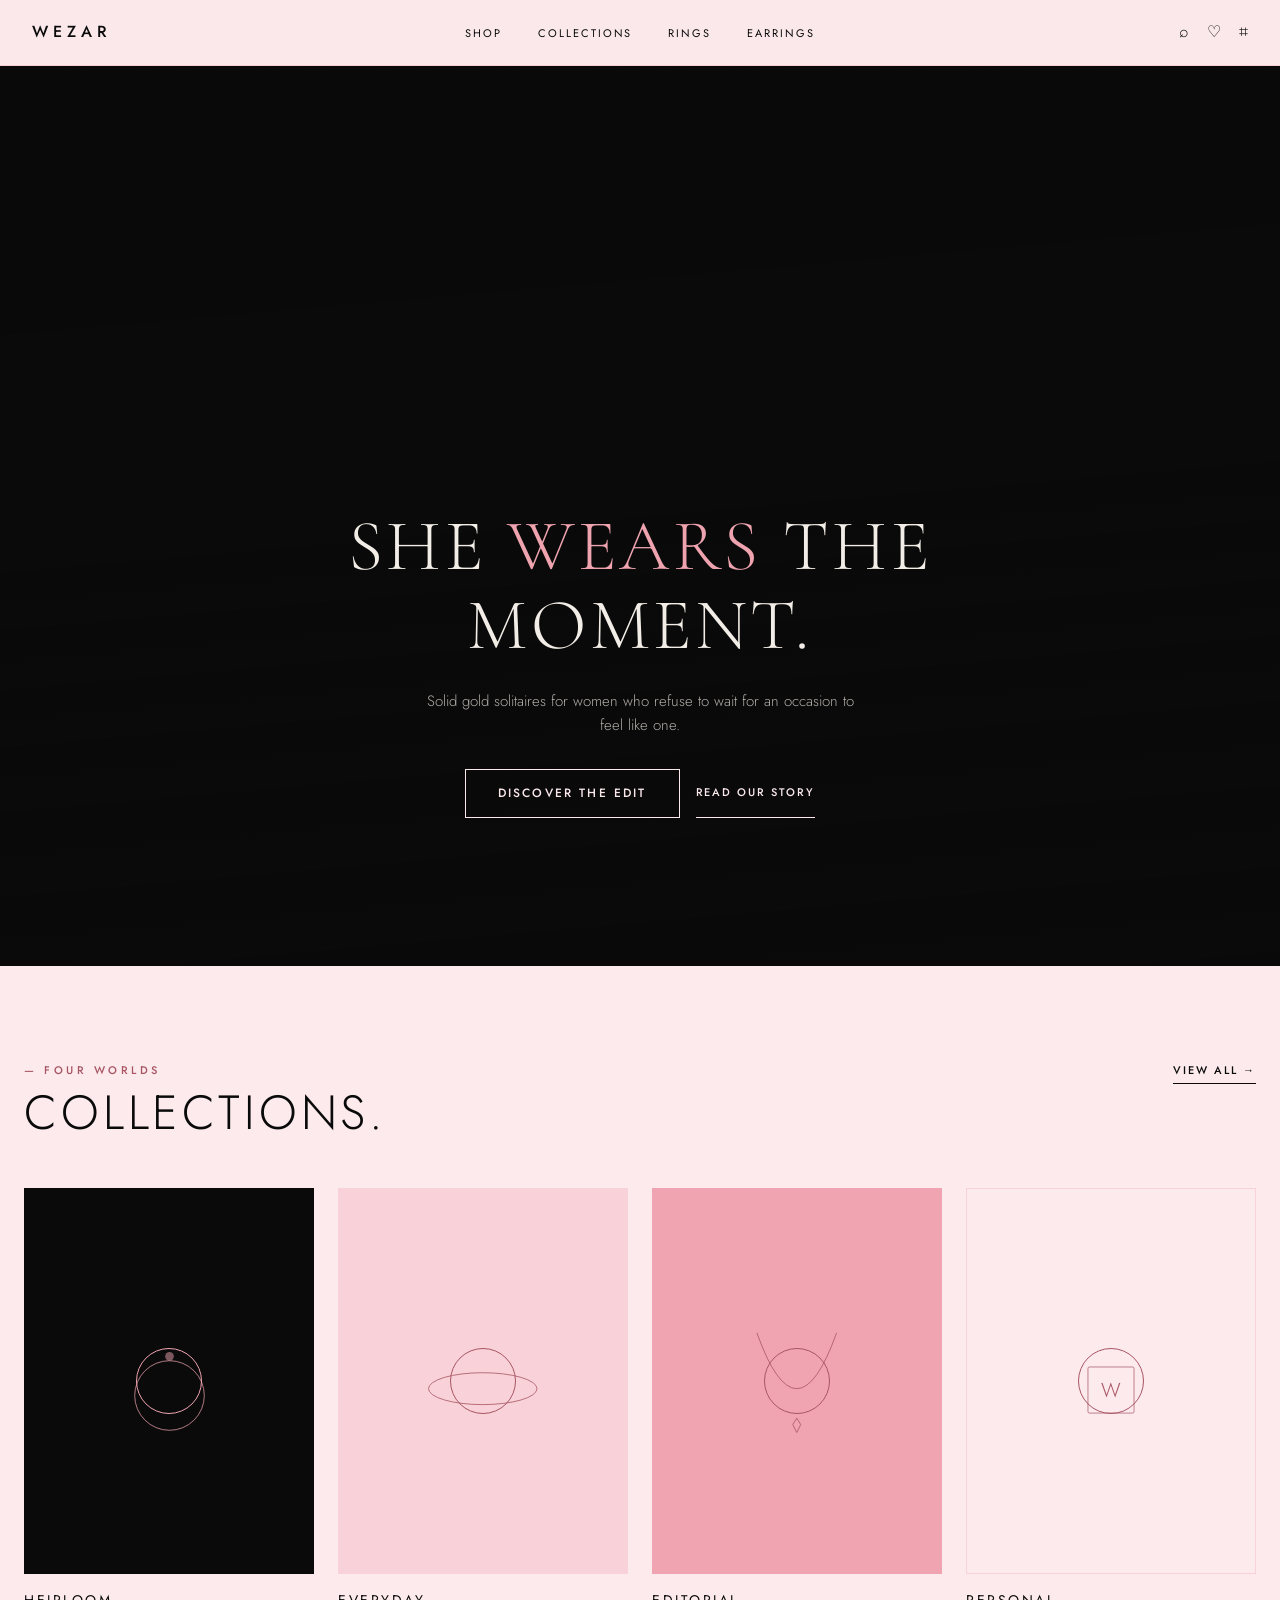
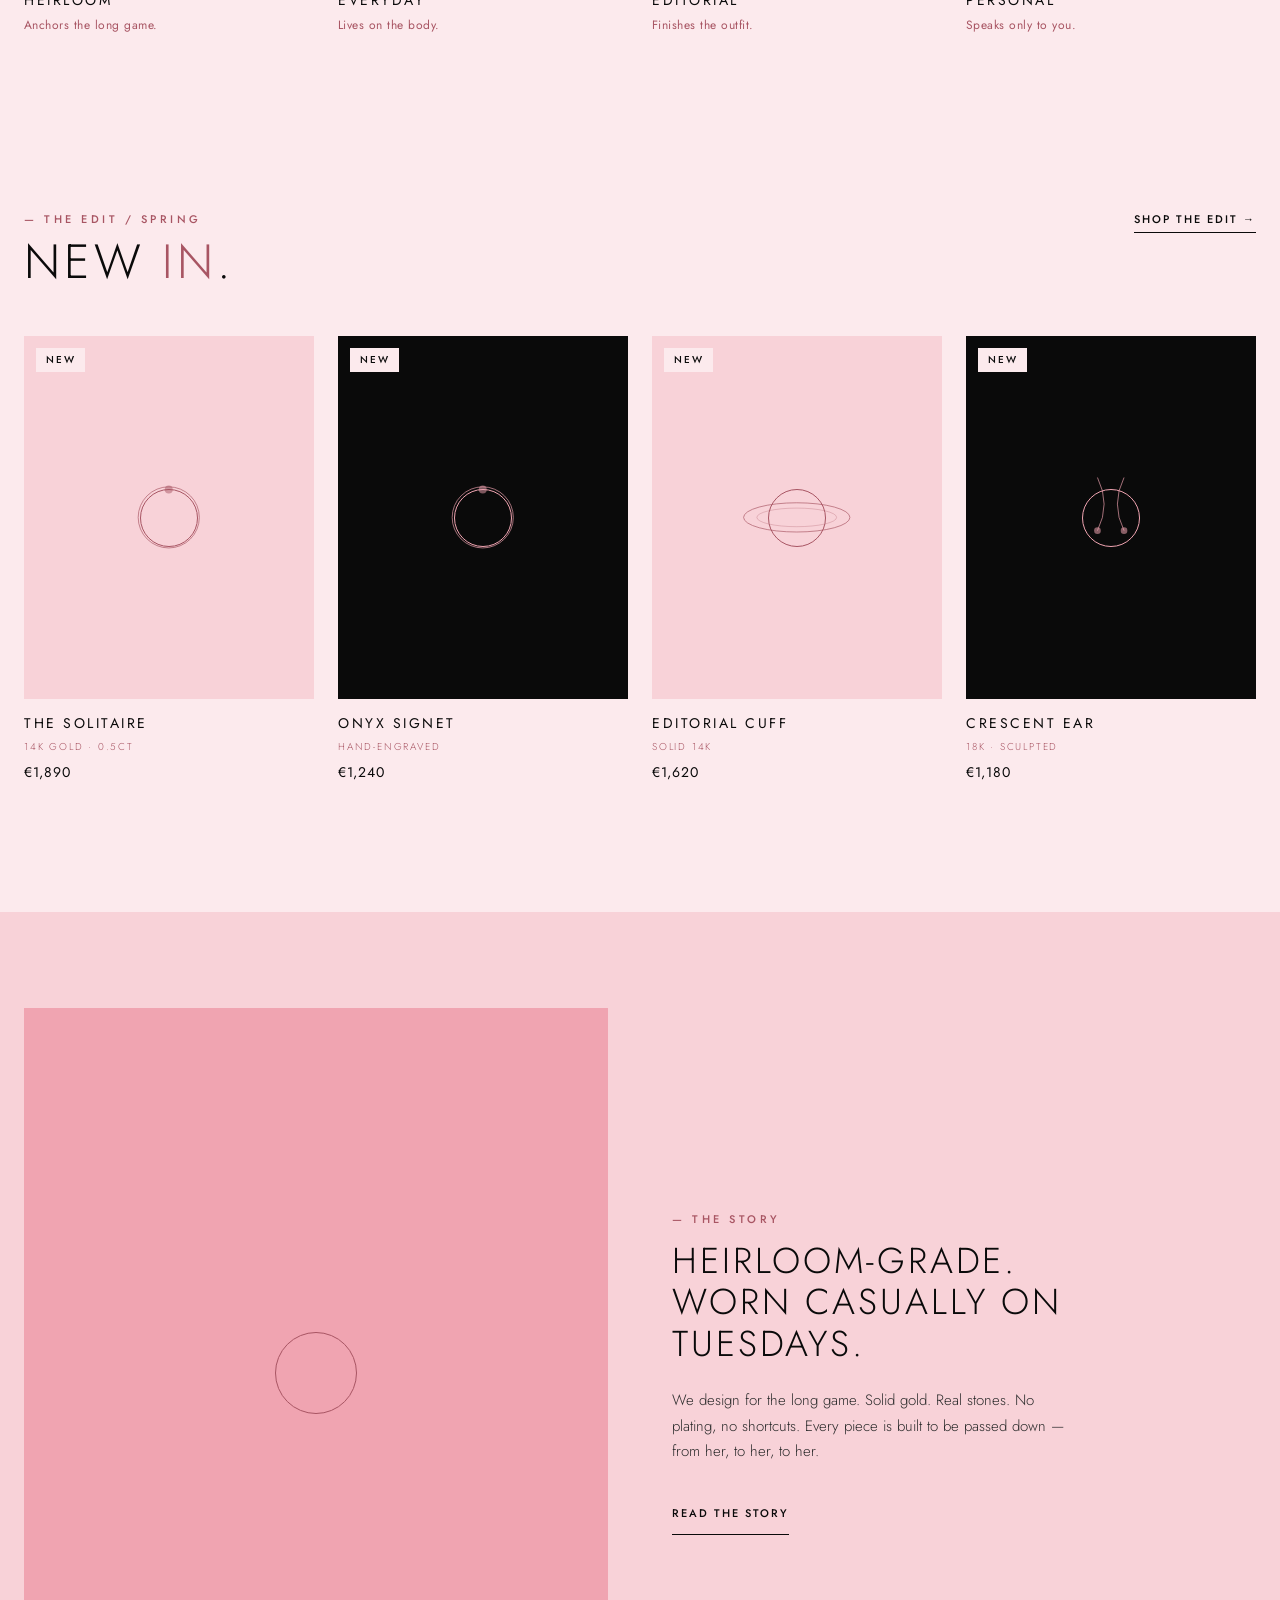
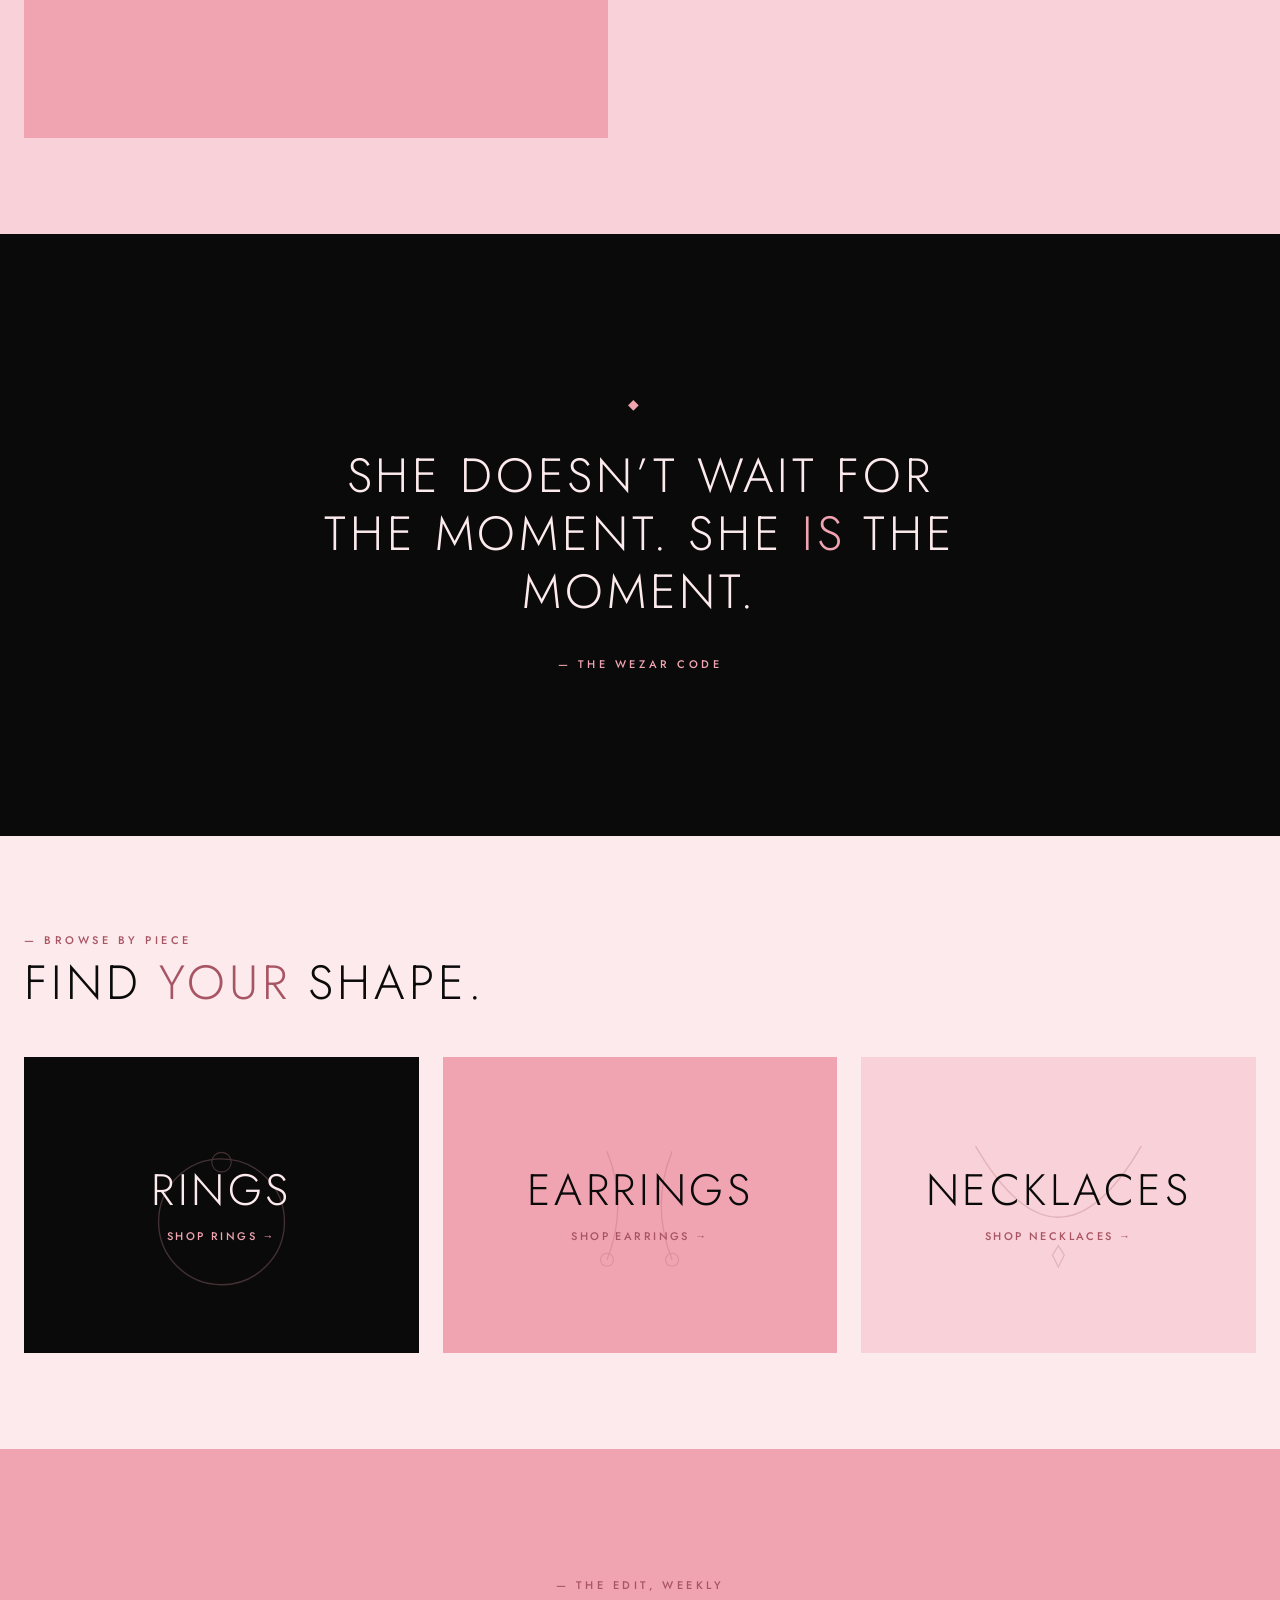
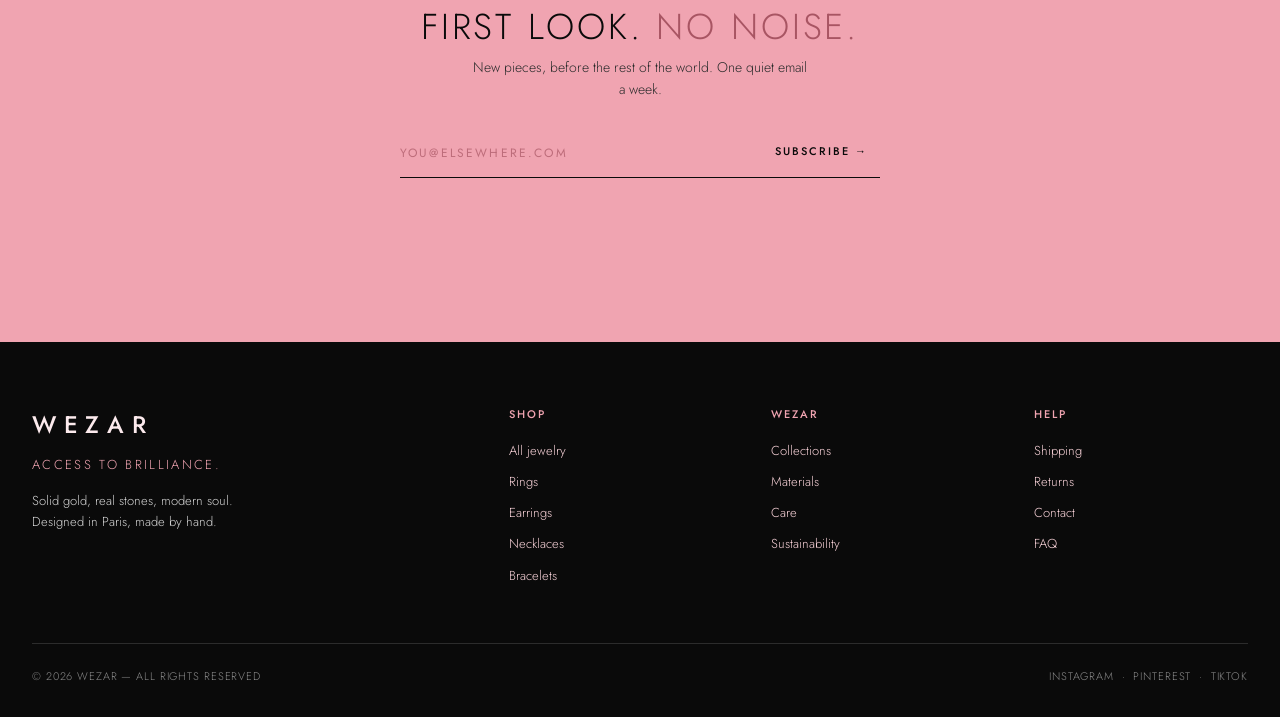
==== commit b8f50670: "update" ====
--- a/index.html
+++ b/index.html
@@ -80,6 +80,16 @@
     50%       { transform: scaleY(.4); opacity: .9; }
   }
 
+  @media (min-width: 768px) {
+    .hero { background: var(--wz-onyx); }
+    .hero-img-wrap {
+      inset: unset;
+      top: 0; bottom: 0;
+      left: 50%; transform: translateX(-50%);
+      width: calc(100vh * 9 / 16);
+    }
+  }
+
   /* ---------- SECTION ---------- */
   .section { padding: 96px 0; }
   .section-tight { padding: 80px 0; }
@@ -274,7 +284,8 @@
 <!-- ============ HERO ============ -->
 <section class="hero" data-screen-label="Hero">
   <div class="hero-img-wrap">
-    <img class="hero-img" src="assets/hero.jpeg" alt="Wezar Spring 2026 Campaign">
+    <video class="hero-img" src="assets/hero.mp4"
+      autoplay muted loop playsinline></video>
   </div>
   <div class="hero-veil" aria-hidden="true"></div>
   <div class="hero-content">
--- a/assets/site.css
+++ b/assets/site.css
@@ -32,9 +32,10 @@
   font-weight: 500;
   letter-spacing: .32em;
   font-size: 16px;
-  text-align: center;
+  text-align: left;
   color: var(--wz-onyx);
 }
+
 .nav-links { display: flex; gap: 36px; list-style: none; margin: 0; padding: 0; }
 .nav-links a {
   font-family: var(--wz-font-body); font-size: 11px; font-weight: 400;
@@ -269,28 +270,6 @@
   background-size: 240px 240px;
 }
 
-/* ---------- custom cursor (desktop pointer only) ---------- */
-#wz-cursor {
-  position: fixed; top: 0; left: 0;
-  width: 8px; height: 8px; border-radius: 50%;
-  background: #ffffff;
-  pointer-events: none;
-  z-index: 9999;
-  will-change: transform;
-  transform: translate3d(-50%, -50%, 0);
-  mix-blend-mode: difference;
-  display: none;
-  transition: width 280ms var(--ease-out-expo), height 280ms var(--ease-out-expo), background-color 200ms var(--wz-ease);
-}
-#wz-cursor.wz-cursor--hover {
-  width: 32px; height: 32px;
-}
-
-@media (hover: hover) and (pointer: fine) {
-  #wz-cursor { display: block; }
-  html, body { cursor: none; }
-  a, button, input, textarea, select, [data-hover] { cursor: none; }
-}
 
 /* ---------- char/word split utility (consumed by Motion.split) ---------- */
 .wz-split-line,
